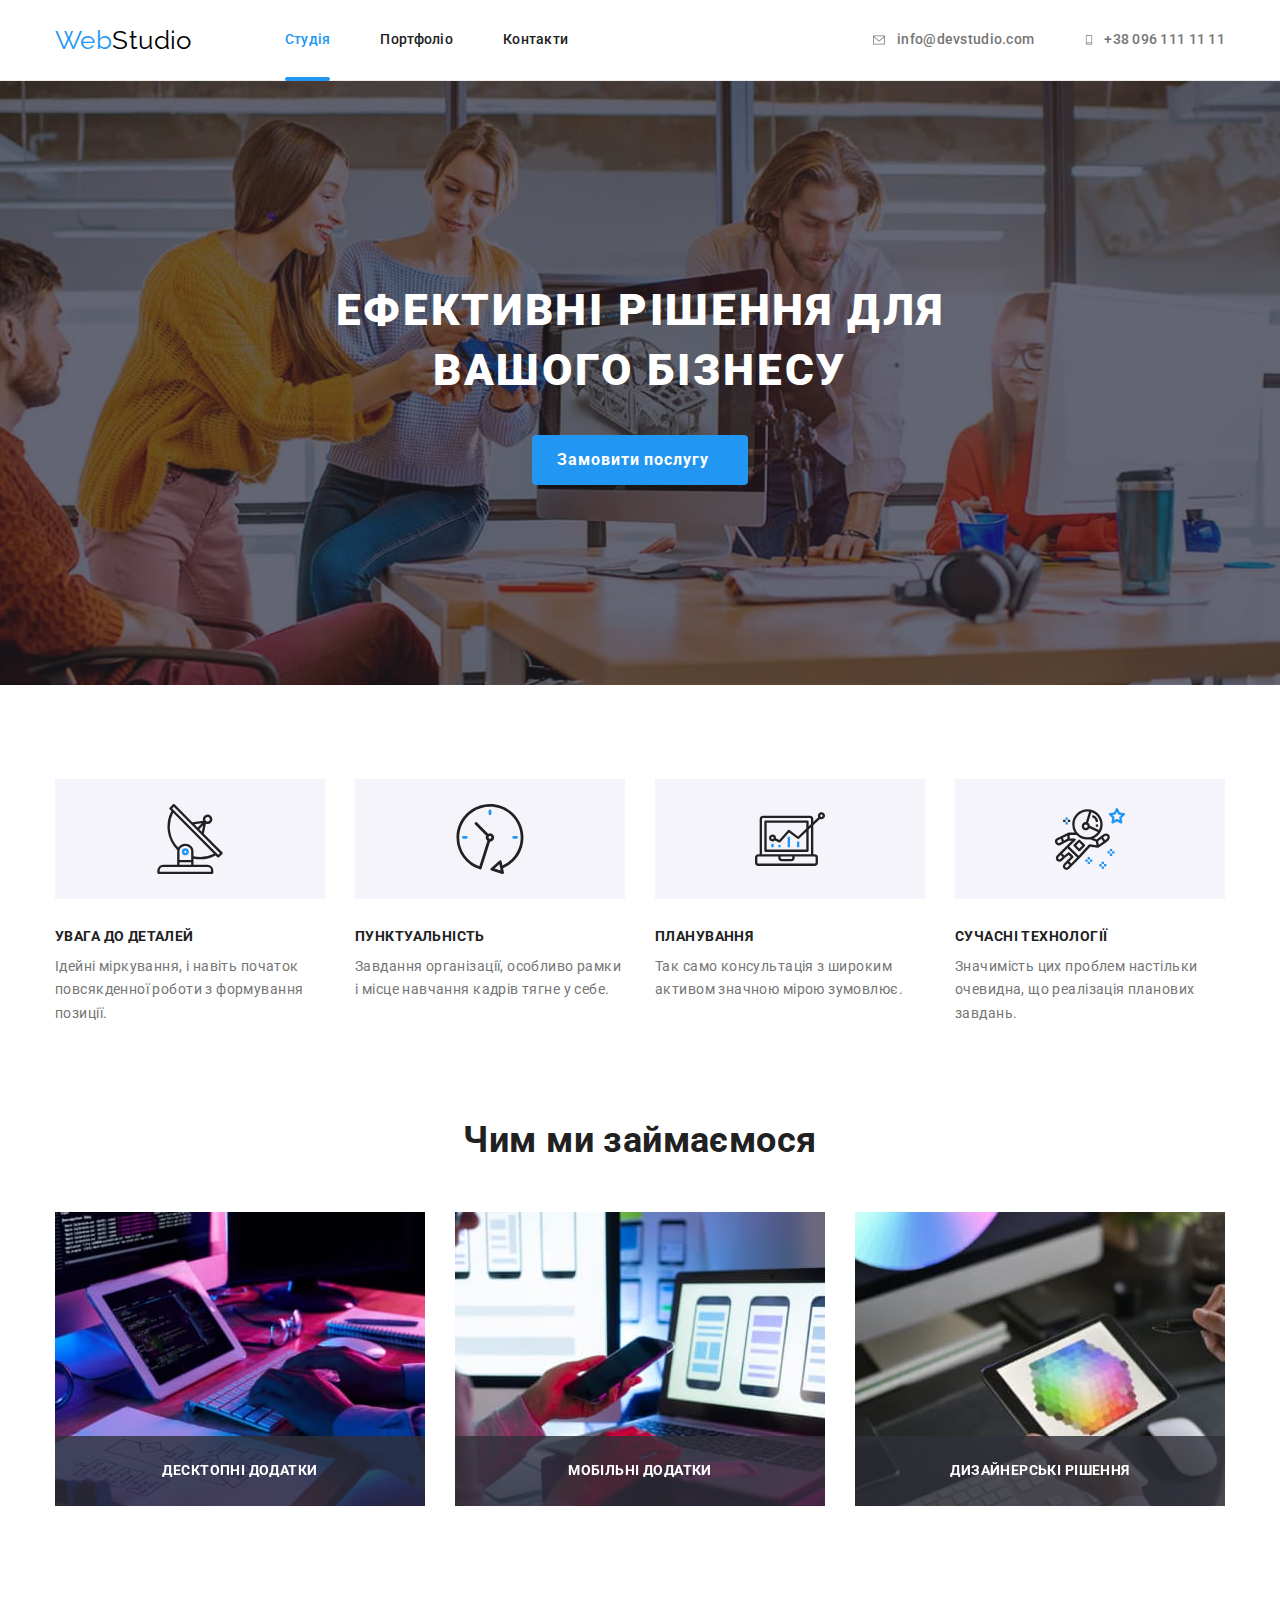
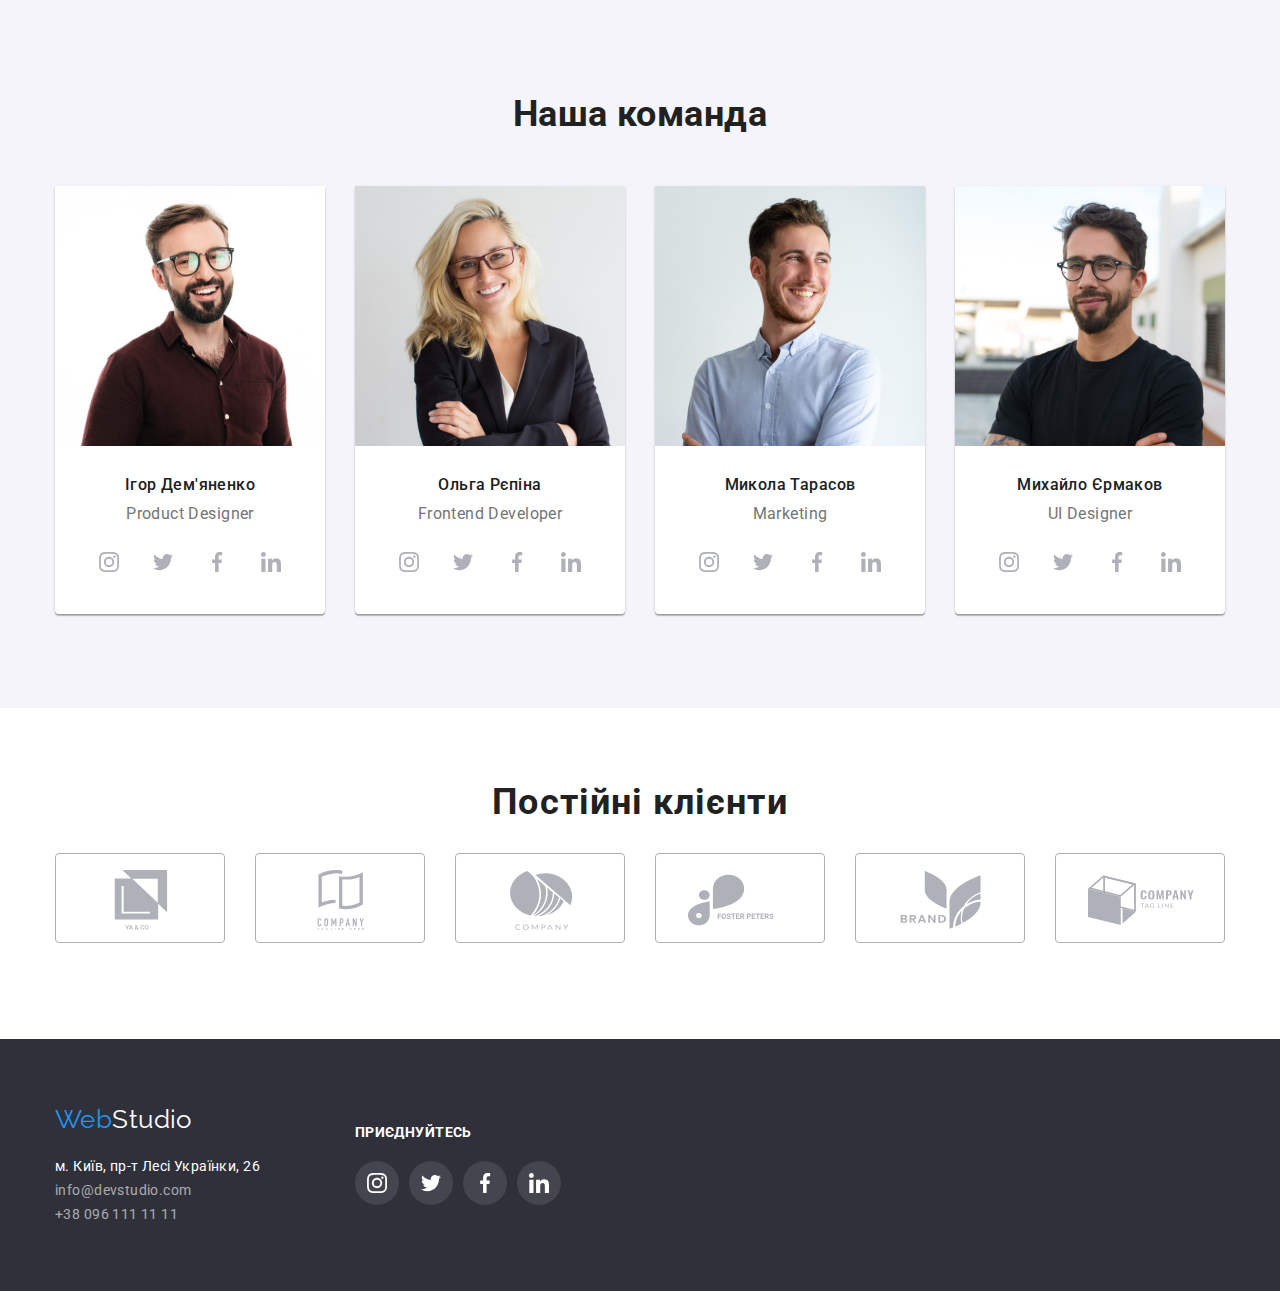
==== index.html @ 95f93839 "Fixes from HW-03" ====
<!DOCTYPE html>
<html lang="uk">
  <head>
    <meta charset="UTF-8" />
    <meta http-equiv="X-UA-Compatible" content="IE=edge" />
    <meta name="viewport" content="width=device-width, initial-scale=1.0" />
    <title>Студія</title>
    <link
      href="https://fonts.googleapis.com/css2?family=Raleway:wght@700&family=Roboto:wght@400;500;700;900&display=swap"
      rel="stylesheet"
    />
    <link
      rel="stylesheet"
      href="https://cdnjs.cloudflare.com/ajax/libs/modern-normalize/1.1.0/modern-normalize.min.css
    "
    />
    <link rel="stylesheet" href="./css/styles.css" />
  </head>
  <body>
    <header class="page-header">
      <div class="header container">
        <nav class="main-nav">
          <a href="./index.html" class="logo"
            ><span class="blue-logo">Web</span>Studio</a
          >
          <ul class="site-nav list">
            <li class="item">
              <a href="./index.html" class="link current">Студія</a>
            </li>
            <li class="item">
              <a href="./portfolio.html" class="link">Портфоліо</a>
            </li>
            <li class="item"><a href="" class="link">Контакти</a></li>
          </ul>
        </nav>
        <ul class="contacts list">
          <li class="item">
            <a href="mailto:info@devstudio.com" class="link"
              ><svg class="contacts-icon" width="16" height="12">
                <use href="./images/icons.svg#icon-envelope"></use>
              </svg>
              info@devstudio.com</a
            >
          </li>
          <li class="item">
            <a href="tel:+380961111111" class="link">
              <svg class="contacts-icon" width="10" height="16">
                <use href="./images/icons.svg#icon-smartphone"></use>
              </svg>
              +38 096 111 11 11</a
            >
          </li>
        </ul>
      </div>
    </header>

    <main>
      <section class="section hero hero-bcg">
        <div class="">
          <h1 class="hero-title">
            Ефективні рішення для <br />
            вашого бізнесу
          </h1>
          <button class="button-hero" type="button" data-modal-open>
            Замовити послугу
          </button>
        </div>
        <div class="backdrop is-hidden" data-modal>
          <div class="modal">
            <button class="close-modal-btn" type="button" data-modal-close>
              <svg class="close-icon" width="11" height="11">
                <use href="./images/icons.svg#icon-close"></use>
              </svg>
            </button>
          </div>
        </div>
      </section>

      <section class="section container no-padding">
        <h2 class="visually-hidden">Особливості</h2>
        <ul class="feature-list list">
          <li class="item">
            <div class="icon-box">
              <svg class="feature-icon" width="70" height="70">
                <use href="./images/icons.svg#icon-antenna"></use>
              </svg>
            </div>
            <h3 class="title">Увага до деталей</h3>
            <p class="description">
              Ідейні міркування, і навіть початок повсякденної роботи з
              формування позиції.
            </p>
          </li>
          <li class="item">
            <div class="icon-box">
              <svg class="feature-icon" width="70" height="70">
                <use href="./images/icons.svg#icon-clock"></use>
              </svg>
            </div>
            <h3 class="title">Пунктуальність</h3>
            <p class="description">
              Завдання організації, особливо рамки і місце навчання кадрів тягне
              у себе.
            </p>
          </li>
          <li class="item">
            <div class="icon-box">
              <svg class="feature-icon" width="70" height="70">
                <use href="./images/icons.svg#icon-diagram"></use>
              </svg>
            </div>
            <h3 class="title">Планування</h3>
            <p class="description">
              Так само консультація з широким активом значною мірою зумовлює.
            </p>
          </li>

          <li class="item">
            <div class="icon-box">
              <svg class="feature-icon" width="70" height="70">
                <use href="./images/icons.svg#icon-astronaut"></use>
              </svg>
            </div>
            <h3 class="title">Сучасні технології</h3>
            <p class="description">
              Значимість цих проблем настільки очевидна, що реалізація планових
              завдань.
            </p>
          </li>
        </ul>
      </section>

      <section class="section container">
        <h2 class="section-title">Чим ми займаємося</h2>
        <ul class="work-list list">
          <li class="item">
            <img
              class="no-grap"
              src="./images/img-index/box1.jpg"
              alt="Розробка"
              width="370"
            />
            <div class="overlay-work-list">
              <p class="work-title">Десктопні додатки</p>
            </div>
          </li>
          <li class="item">
            <img
              class="no-grap"
              src="./images/img-index/box2.jpg"
              alt="Інтерфейс"
              width="370"
            />
            <div class="overlay-work-list">
              <p class="work-title">Мобільні додатки</p>
            </div>
          </li>
          <li class="item">
            <img
              class="no-grap"
              src="./images/img-index/box3.jpg"
              alt="Дизайн"
              width="370"
            />
            <div class="overlay-work-list">
              <p class="work-title">Дизайнерські рішення</p>
            </div>
          </li>
        </ul>
      </section>

      <section class="section section-team">
        <div class="container">
          <h2 class="title">Наша команда</h2>
          <ul class="team-list list">
            <li class="item">
              <img
                class="pic no-grap"
                src="./images/img-index/teamcard1.jpg"
                alt="фото"
                width="270"
              />
              <div class="team-discription">
                <h3 class="tiny-title">Ігор Дем'яненко</h3>
                <p class="discription">Product Designer</p>
                <ul class="social-list list">
                  <li class="item-icon">
                    <a href="" class="social-link link">
                      <svg class="social-icon" width="20" height="20">
                        <use
                          href="./images/icons.svg#icon-instagram"
                        ></use></svg
                    ></a>
                  </li>
                  <li class="item-icon">
                    <a href="" class="social-link link">
                      <svg class="social-icon" width="20" height="20">
                        <use
                          href="./images/icons.svg#icon-twitter-1"
                        ></use></svg
                    ></a>
                  </li>
                  <li class="item-icon">
                    <a href="" class="social-link link">
                      <svg class="social-icon" width="20" height="20">
                        <use href="./images/icons.svg#icon-facebook"></use></svg
                    ></a>
                  </li>
                  <li class="item-icon">
                    <a href="" class="social-link link">
                      <svg class="social-icon" width="20" height="20">
                        <use href="./images/icons.svg#icon-linkedin"></use></svg
                    ></a>
                  </li>
                </ul>
              </div>
            </li>
            <li class="item">
              <img
                class="pic no-grap"
                src="./images/img-index/teamcard2.jpg"
                alt="фото"
                width="270"
              />
              <div class="team-discription">
                <h3 class="tiny-title">Ольга Рєпіна</h3>
                <p class="discription">Frontend Developer</p>
                <ul class="social-list list">
                  <li class="item-icon">
                    <a href="" class="social-link link">
                      <svg class="social-icon" width="20" height="20">
                        <use
                          href="./images/icons.svg#icon-instagram"
                        ></use></svg
                    ></a>
                  </li>
                  <li class="item-icon">
                    <a href="" class="social-link link">
                      <svg class="social-icon" width="20" height="20">
                        <use
                          href="./images/icons.svg#icon-twitter-1"
                        ></use></svg
                    ></a>
                  </li>
                  <li class="item-icon">
                    <a href="" class="social-link link">
                      <svg class="social-icon" width="20" height="20">
                        <use href="./images/icons.svg#icon-facebook"></use></svg
                    ></a>
                  </li>
                  <li class="item-icon">
                    <a href="" class="social-link link">
                      <svg class="social-icon" width="20" height="20">
                        <use href="./images/icons.svg#icon-linkedin"></use></svg
                    ></a>
                  </li>
                </ul>
              </div>
            </li>
            <li class="item">
              <img
                class="pic no-grap"
                src="./images/img-index/teamcard3.jpg"
                alt="фото"
                width="270"
              />
              <div class="team-discription">
                <h3 class="tiny-title">Микола Тарасов</h3>
                <p class="discription">Marketing</p>
                <ul class="social-list list">
                  <li class="item-icon">
                    <a href="" class="social-link link">
                      <svg class="social-icon" width="20" height="20">
                        <use
                          href="./images/icons.svg#icon-instagram"
                        ></use></svg
                    ></a>
                  </li>
                  <li class="item-icon">
                    <a href="" class="social-link link">
                      <svg class="social-icon" width="20" height="20">
                        <use
                          href="./images/icons.svg#icon-twitter-1"
                        ></use></svg
                    ></a>
                  </li>
                  <li class="item-icon">
                    <a href="" class="social-link link">
                      <svg class="social-icon" width="20" height="20">
                        <use href="./images/icons.svg#icon-facebook"></use></svg
                    ></a>
                  </li>
                  <li class="item-icon">
                    <a href="" class="social-link link">
                      <svg class="social-icon" width="20" height="20">
                        <use href="./images/icons.svg#icon-linkedin"></use></svg
                    ></a>
                  </li>
                </ul>
              </div>
            </li>
            <li class="item">
              <img
                class="pic no-grap"
                src="./images/img-index/teamcard4.jpg"
                alt="фото"
                width="270"
              />
              <div class="team-discription">
                <h3 class="tiny-title">Михайло Єрмаков</h3>
                <p class="discription">UI Designer</p>
                <ul class="social-list list">
                  <li class="item-icon">
                    <a href="" class="social-link link">
                      <svg class="social-icon" width="20" height="20">
                        <use
                          href="./images/icons.svg#icon-instagram"
                        ></use></svg
                    ></a>
                  </li>
                  <li class="item-icon">
                    <a href="" class="social-link link">
                      <svg class="social-icon" width="20" height="20">
                        <use
                          href="./images/icons.svg#icon-twitter-1"
                        ></use></svg
                    ></a>
                  </li>
                  <li class="item-icon">
                    <a href="" class="social-link link">
                      <svg class="social-icon" width="20" height="20">
                        <use href="./images/icons.svg#icon-facebook"></use></svg
                    ></a>
                  </li>
                  <li class="item-icon">
                    <a href="" class="social-link link">
                      <svg class="social-icon" width="20" height="20">
                        <use href="./images/icons.svg#icon-linkedin"></use></svg
                    ></a>
                  </li>
                </ul>
              </div>
            </li>
          </ul>
        </div>
      </section>

      <section class="section container client">
        <h2 class="title">Постійні клієнти</h2>
        <ul class="client-list list">
          <li class="item">
            <a href="" class="client-link link">
              <svg class="client-icon" width="106" height="60">
                <use href="./images/icons.svg#icon-logo-1"></use>
              </svg>
            </a>
          </li>
          <li class="item">
            <a href="" class="client-link link">
              <svg class="client-icon" width="106" height="60">
                <use href="./images/icons.svg#icon-logo-2"></use>
              </svg>
            </a>
          </li>
          <li class="item">
            <a href="" class="client-link link">
              <svg class="client-icon" width="106" height="60">
                <use href="./images/icons.svg#icon-logo-3"></use>
              </svg>
            </a>
          </li>
          <li class="item">
            <a href="" class="client-link link">
              <svg class="client-icon" width="106" height="60">
                <use href="./images/icons.svg#icon-logo-4"></use>
              </svg>
            </a>
          </li>
          <li class="item">
            <a href="" class="client-link link">
              <svg class="client-icon" width="106" height="60">
                <use href="./images/icons.svg#icon-logo-5"></use>
              </svg>
            </a>
          </li>
          <li class="item">
            <a href="" class="client-link link">
              <svg class="client-icon" width="106" height="60">
                <use href="./images/icons.svg#icon-logo-6"></use>
              </svg>
            </a>
          </li>
        </ul>
      </section>
    </main>

    <footer class="page-footer">
      <div class="footer-box container">
        <div class="footer-contacts">
          <a href="./index.html" class="logo link"
            ><span class="blue-logo">Web</span
            ><span class="light-logo">Studio</span></a
          >
          <address>
            <ul class="address list">
              <li class="item">
                <a
                  href="https://www.google.com/maps/place/Lesi+Ukrainky+Blvd,+26,+Kyiv,+Ukraine,+02000/@50.4265807,30.5361971,17z/data=!3m1!4b1!4m5!3m4!1s0x40d4cf0e033ecbe9:0x57a4dffefec77da0!8m2!3d50.4265807!4d30.5383858"
                  target="_blank"
                  rel="noopener noreferrer"
                  class="white-text-link"
                  >м. Київ, пр-т Лесі Українки, 26</a
                >
              </li>
              <li class="item">
                <a href="mailto:info@devstudio.com" class="link"
                  >info@devstudio.com</a
                >
              </li>
              <li class="item">
                <a href="tel:+380961111111" class="link">+38 096 111 11 11</a>
              </li>
            </ul>
          </address>
        </div>

        <div class="footer-social">
          <p class="social-text">Приєднуйтесь</p>
          <ul class="footer social-list list">
            <li class="item-icon">
              <a href="" class="footer social-link link">
                <svg class="social-icon" width="20" height="20">
                  <use href="./images/icons.svg#icon-instagram"></use></svg
              ></a>
            </li>
            <li class="item-icon">
              <a href="" class="footer social-link link">
                <svg class="social-icon" width="20" height="20">
                  <use href="./images/icons.svg#icon-twitter-1"></use></svg
              ></a>
            </li>
            <li class="item-icon">
              <a href="" class="footer social-link link">
                <svg class="social-icon" width="20" height="20">
                  <use href="./images/icons.svg#icon-facebook"></use></svg
              ></a>
            </li>
            <li class="item-icon">
              <a href="" class="footer social-link link">
                <svg class="social-icon" width="20" height="20">
                  <use href="./images/icons.svg#icon-linkedin"></use></svg
              ></a>
            </li>
          </ul>
        </div>
      </div>
    </footer>
    <script src="./modal.js"></script>
  </body>
</html>
---- css/styles.css ----
:root {
  --primary-text-color: #212121;
  --secondary-text-color: #757575;
  --accent-color: #2196f3;
  --primary-white-color: #f5f5f5;
  --secondary-white-color: #f5f4fa;
  --clear-white-color: #ffffff;
  --clear-black-color: #000000;
  --primary-dark-color: #2f303a;
  --transparent-white-color: rgba(255, 255, 255, 0.6);
  --border-white-color: #ececec;
  --border-whitelight-color: #eeeeee;
  --shadow-one-color: rgba(0, 0, 0, 0.12);
  --shadow-two-color: rgba(0, 0, 0, 0.14);
  --shadow-three-color: rgba(0, 0, 0, 0.2);
  --icon-grey-color: #afb1b8;
  --icon-bcg-color: rgba(255, 255, 255, 0.1);
  --overlay-dark-color: rgba(47, 48, 58, 0.8);
  --overlay-accent-color: rgba(33, 150, 243, 0.9);
}

body {
  background-color: var(--clear-white-color);
  color: var(--primary-text-color);

  font-family: "Roboto", sans-serif;
  letter-spacing: 0.03em;
  font-size: 14px;
  line-height: 1.71;
}

h1,
h2,
h3,
h4,
h5,
h6,
p {
  margin: 0;
  padding: 0;
}

/* Утилиты */

.link {
  text-decoration: none;
}

.list {
  list-style: none;
  margin: 0;
  padding: 0;
}

.container {
  margin-left: auto;
  margin-right: auto;
  width: 1200px;
  padding-left: 15px;
  padding-right: 15px;
}

.no-grap {
  display: block;
}

.visually-hidden {
  position: absolute;
  width: 1px;
  height: 1px;
  margin: -1px;
  border: 0;
  padding: 0;
  clip: rect(0 0 0 0);
  overflow: hidden;
}
/* Logo  */

.logo {
  color: var(--clear-black-color);

  font-family: "Raleway", sans-serif;
  font-size: 26px;
  line-height: 1.19;
  text-decoration: none;
  margin-right: 93px;
  transition: text-decoration 250ms cubic-bezier(0.4, 0, 0.2, 1);
}

.blue-logo {
  color: var(--accent-color);
}

.light-logo {
  color: var(--clear-white-color);
}

.logo:hover,
.logo:focus {
  text-decoration: underline var(--accent-color);
}

/* Header */
.page-header {
  border-bottom: 1px solid var(--border-white-color);
  background-color: var(--clear-white-color);
}

.header {
  display: flex;
  align-items: center;
}

/* Main-nav */
.main-nav {
  display: flex;
  align-items: center;
}

/* Site-nav */

.site-nav {
  display: flex;
}

.site-nav .item + .item {
  margin-left: 50px;
}

.site-nav .link {
  color: var(--primary-text-color);

  font-weight: 500;
  font-size: 14px;
  line-height: 1.14;
  letter-spacing: 0.02em;
  text-decoration: none;

  display: block;
  padding-top: 32px;
  padding-bottom: 32px;
  transition: color 250ms cubic-bezier(0.4, 0, 0.2, 1);
}

.site-nav .link:hover,
.site-nav .link:focus,
.contacts .link:hover,
.contacts .link:focus {
  color: var(--accent-color);
}

.site-nav .link.current {
  color: var(--accent-color);
  position: relative;
}
.site-nav .link.current::after {
  position: absolute;
  bottom: -1px;
  left: 0;
  content: "";

  background-color: var(--accent-color);
  height: 4px;
  width: 100%;
  border-radius: 2px;
}
/* Contacts */

.contacts {
  display: flex;
  align-items: center;
  margin-left: auto;
}

.contacts .link {
  display: flex;
  align-items: center;

  padding-top: 32px;
  padding-bottom: 32px;
  color: var(--secondary-text-color);
  text-decoration: none;
  font-weight: 500;
  line-height: 1.14;
  letter-spacing: 0.02em;

  transition: color 250ms cubic-bezier(0.4, 0, 0.2, 1);
}

.contacts .item + .item {
  margin-left: 50px;
}

.contacts-icon {
  margin-right: 10px;
  fill: currentColor;
}

/* Section */

.section {
  padding-top: 94px;
  padding-bottom: 94px;
}
.hero-bcg {
  max-width: 1600px;
  min-height: 600px;
  margin-left: auto;
  margin-right: auto;
  background-image: linear-gradient(
      to right,
      rgba(47, 48, 58, 0.4),
      rgba(47, 48, 58, 0.4)
    ),
    url("../images/img-index/herobcg.jpg");
  background-repeat: no-repeat;
  background-position: center;
  background-size: cover;
}
.hero {
  background-color: var(--primary-dark-color);
  text-align: center;
  padding-top: 200px;
  padding-bottom: 200px;
}
.hero-title {
  color: var(--clear-white-color);

  font-weight: 900;
  font-size: 44px;
  line-height: 1.36;
  letter-spacing: 0.06em;
  text-transform: uppercase;

  margin-top: 0;
  margin-bottom: 34px;
}

/* Section Feature-list */
.icon-box {
  background-color: var(--secondary-white-color);

  display: flex;
  width: 270px;
  height: 120px;
  align-items: center;
  justify-content: center;

  margin-bottom: 30px;
}

.no-padding {
  padding-bottom: 0;
}
/* padding-bottom: 0; Бо на макеті між цією секцією та нижнім сусідом 
відступ всього 94 (критерій В15), не 188 */
.feature-list {
  display: flex;
}

.feature-list .item {
  width: 270px;
}

.feature-list .item:not(:nth-child(4n)) {
  margin-right: 30px;
}

.feature-list .title {
  font-weight: 700;
  font-size: 14px;
  line-height: 1.14;
  text-transform: uppercase;

  margin-top: 0;
  margin-bottom: 10px;
}

.feature-list .description {
  color: var(--secondary-text-color);

  font-size: 14px;
  line-height: 1.71;
}

/* Section Work-list */

.section-title {
  font-weight: 700;
  font-size: 36px;
  line-height: 1.16;
  text-align: center;

  margin-bottom: 50px;
}

.work-list {
  display: flex;
}

.work-list .item:not(:nth-child(3n)) {
  margin-right: 30px;
}

.work-list .item {
  position: relative;
}

.work-title {
  position: absolute;
  padding-top: 27px;
  padding-bottom: 27px;

  font-weight: 700;
  font-size: 14px;
  line-height: 1.14;
  letter-spacing: 0.03em;
  text-transform: uppercase;
  color: var(--clear-white-color);
}

.overlay-work-list {
  display: flex;
  text-align: center;
  justify-content: center;

  position: absolute;
  bottom: 0;
  left: 0;
  width: 100%;
  height: 70px;
  background-color: var(--overlay-dark-color);
}

/* Section Team-list */

.section-team {
  background-color: var(--secondary-white-color);
}
.team-discription {
  padding: 30px 32px;
}

.team-list {
  display: flex;
}

.team-list .item {
  background-color: var(--clear-white-color);
  display: block;
  box-shadow: 0px 1px 3px var(--shadow-one-color),
    0px 1px 1px var(--shadow-two-color), 0px 2px 1px var(--shadow-three-color);
  border-radius: 0px 0px 4px 4px;
}

.team-list .item:not(:nth-child(4n)) {
  margin-right: 30px;
}

.section-team .title {
  font-weight: 700;
  font-size: 36px;
  line-height: 1.16;
  text-align: center;

  margin-bottom: 50px;
}

.team-list .tiny-title {
  font-weight: 500;
  font-size: 16px;
  line-height: 1.18;
  text-align: center;

  margin-bottom: 10px;
}

.team-list .discription {
  font-size: 16px;
  line-height: 1.18;
  text-align: center;
  color: var(--secondary-text-color);

  margin-bottom: 16px;
}

.social-list {
  display: flex;
  justify-content: center;
}
.social-link {
  display: flex;
  align-items: center;
  justify-content: center;
  width: 44px;
  height: 44px;
  background-color: transparent;
  border-radius: 50%;
  color: var(--icon-grey-color);
  transition: color 250ms cubic-bezier(0.4, 0, 0.2, 1),
    background-color 250ms cubic-bezier(0.4, 0, 0.2, 1);
}

.social-link:hover,
.social-link:focus {
  color: var(--clear-white-color);
  background-color: var(--accent-color);
}

.social-icon {
  fill: currentColor;
}
.social-list .item-icon:not(:nth-child(4n)) {
  margin-right: 10px;
}

.client .title {
  font-weight: 700;
  font-size: 36px;
  line-height: 1.16px;
  letter-spacing: 0.03em;
  text-align: center;

  margin-bottom: 50px;
}

.client-list {
  display: flex;
}

.client-list .item {
  height: 92px;
  width: 170px;
}
.client-list .item:not(:nth-child(6n)) {
  margin-right: 30px;
}
.client-link {
  width: 170px;
  height: 90px;
  display: block;
  border: 1px solid var(--icon-grey-color);
  border-radius: 4px;
  color: var(--icon-grey-color);
  padding: 16px 32px;

  transition: color 250ms cubic-bezier(0.4, 0, 0.2, 1),
    border-color 250ms cubic-bezier(0.4, 0, 0.2, 1);
}

.client-icon {
  fill: currentColor;
}

.client-link:hover,
.client-link:focus {
  color: var(--accent-color);
  border-color: var(--accent-color);
}

/* Porfolio/Section Projects */

.btn-list {
  display: flex;
  flex-wrap: wrap;
  justify-content: center;
}

.btn-list .item:not(:nth-child(5n)) {
  margin-right: 8px;
}

.project-list {
  display: flex;
  flex-wrap: wrap;
  margin-top: 51px;
}

.project-list .item {
  background-color: var(--clear-white-color);
  max-width: 370px;
  transition: box-shadow 250ms cubic-bezier(0.4, 0, 0.2, 1);
}

.project-list .item:hover,
.project-list .item:focus {
  box-shadow: 0px 1px 1px rgba(0, 0, 0, 0.12), 0px 4px 4px rgba(0, 0, 0, 0.06),
    1px 4px 6px rgba(0, 0, 0, 0.16);
}

.border {
  padding: 20px 24px;
  border: 1px solid var(--border-whitelight-color);
}

.project-list .item:not(:nth-child(3n)) {
  margin-right: 30px;
}

.project-list .item:not(:nth-last-child(-n + 3)) {
  margin-bottom: 30px;
}

.thumb {
  position: relative;
  overflow: hidden;
}

.project-list .item:hover .overlay {
  transform: translateY(0);
  opacity: 1;
}

.overlay {
  position: absolute;
  bottom: 0;
  left: 0;
  width: 100%;
  height: 100%;
  background-color: var(--overlay-accent-color);

  transform: translateY(100%);
  opacity: 0;
  transition: transform 250ms cubic-bezier(0.4, 0, 0.2, 1),
    opacity 250ms cubic-bezier(0.4, 0, 0.2, 1);
}
.text {
  position: absolute;
  bottom: 63px;
  top: 63px;
  left: 24px;
  right: 24px;

  font-size: 18px;
  line-height: 1.56;
  letter-spacing: 0.03em;
  color: var(--clear-white-color);
}

.project-list .title {
  color: var(--primary-text-color);

  font-weight: 700;
  font-size: 18px;
  line-height: 2;
  letter-spacing: 0.06em;

  display: block;
}

.project-list .description {
  color: var(--secondary-text-color);

  font-size: 16px;
  line-height: 1.88;
  letter-spacing: 0.03em;

  margin-top: 4px;

  display: block;
}

/* Footer */
.page-footer {
  background-color: var(--primary-dark-color);
}
.footer-box {
  display: flex;
  padding-top: 65px;
  padding-bottom: 65px;
}

.footer-box .logo {
  display: inline-block;
  margin-bottom: 20px;
}

.address .item {
  font-style: normal;
  font-size: 14px;
  line-height: 1.71;
  letter-spacing: 0.03em;
}
.white-text-link {
  color: var(--clear-white-color);
  text-decoration: none;
  transition: color 250ms cubic-bezier(0.4, 0, 0.2, 1);
}
.address .link {
  color: var(--transparent-white-color);
  text-decoration: none;
  transition: color 250ms cubic-bezier(0.4, 0, 0.2, 1);
}
.address .link:focus,
.address .link:hover,
.white-text-link:hover,
.white-text-link:focus {
  color: var(--accent-color);
}
.footer-contacts {
  display: flex;
  flex-direction: column;
}
.footer-social {
  display: flex;
  flex-direction: column;
  justify-content: center;
  margin-left: 70px;
}
.footer.social-list {
  margin-bottom: 0;
}
.social-text {
  color: var(--clear-white-color);
  text-transform: uppercase;

  font-weight: 700;
  font-size: 14px;
  line-height: 1.14;
  letter-spacing: 0.03em;

  margin-bottom: 20px;
}

.footer.social-link {
  background-color: var(--icon-bcg-color);
  color: var(--clear-white-color);
}

.social-link:hover,
.social-link:focus {
  background-color: var(--accent-color);
}

.footer.social-icon {
  fill: currentColor;
}

/* Buttons */

.button-hero {
  color: var(--clear-white-color);
  background-color: var(--accent-color);
  border: none;
  cursor: pointer;

  font-weight: 700;
  font-size: 16px;
  line-height: 1.87;
  text-decoration: none;
  text-align: center;
  letter-spacing: 0.06em;

  display: inline-block;
  border-radius: 4px;
  padding: 10px 39px 10px 25px;
  min-width: 216px;
}
.button-hero:active {
  background-color: var(--secondary-white-color);
  color: var(--accent-color);
}

.button-filtr {
  background-color: var(--secondary-white-color);
  border: none;
  cursor: pointer;

  font-weight: 500;
  font-size: 16px;
  line-height: 1.62;
  text-align: center;
  letter-spacing: 0.03em;

  border-radius: 4px;
  display: inline-block;
  padding: 6px 22px 6px 22px;
  transition: color 250ms cubic-bezier(0.4, 0, 0.2, 1),
    background-color 250ms cubic-bezier(0.4, 0, 0.2, 1),
    box-shadow 250ms cubic-bezier(0.4, 0, 0.2, 1);
}

.button-filtr:active,
.button-filtr:hover,
.button-filtr:focus {
  background-color: var(--accent-color);
  color: var(--clear-white-color);
  box-shadow: 0px 3px 1px rgba(0, 0, 0, 0.1), 0px 1px 2px rgba(0, 0, 0, 0.08),
    0px 2px 2px rgba(0, 0, 0, 0.12);
}
.close-modal-btn {
  position: absolute;
  top: 8px;
  right: 8px;
  display: flex;
  align-items: center;
  justify-content: center;
  width: 30px;
  height: 30px;

  background-color: transparent;
  border: 1px solid rgba(0, 0, 0, 0.1);
  border-radius: 50%;
  cursor: pointer;
}

.close-icon {
  fill: currentColor;
}

/* Modal */
.backdrop {
  position: fixed;
  top: 0;
  left: 0;
  width: 100%;
  height: 100%;
  background-color: rgba(0, 0, 0, 0.2);

  opacity: 1;

  transition: opacity 250ms cubic-bezier(0.4, 0, 0.2, 1);
}

.backdrop.is-hidden {
  opacity: 0;
  pointer-events: none;
}

.backdrop.is-hidden .modal {
  transform: translate(-50%, -50%);
}

.modal {
  position: absolute;
  top: 50%;
  left: 50%;

  min-height: 581px;
  min-width: 528px;
  padding: 15px;

  background-color: #fff;

  transform: translate(-50%, -50%);

  transition: transform 250ms cubic-bezier(0.4, 0, 0.2, 1);
}
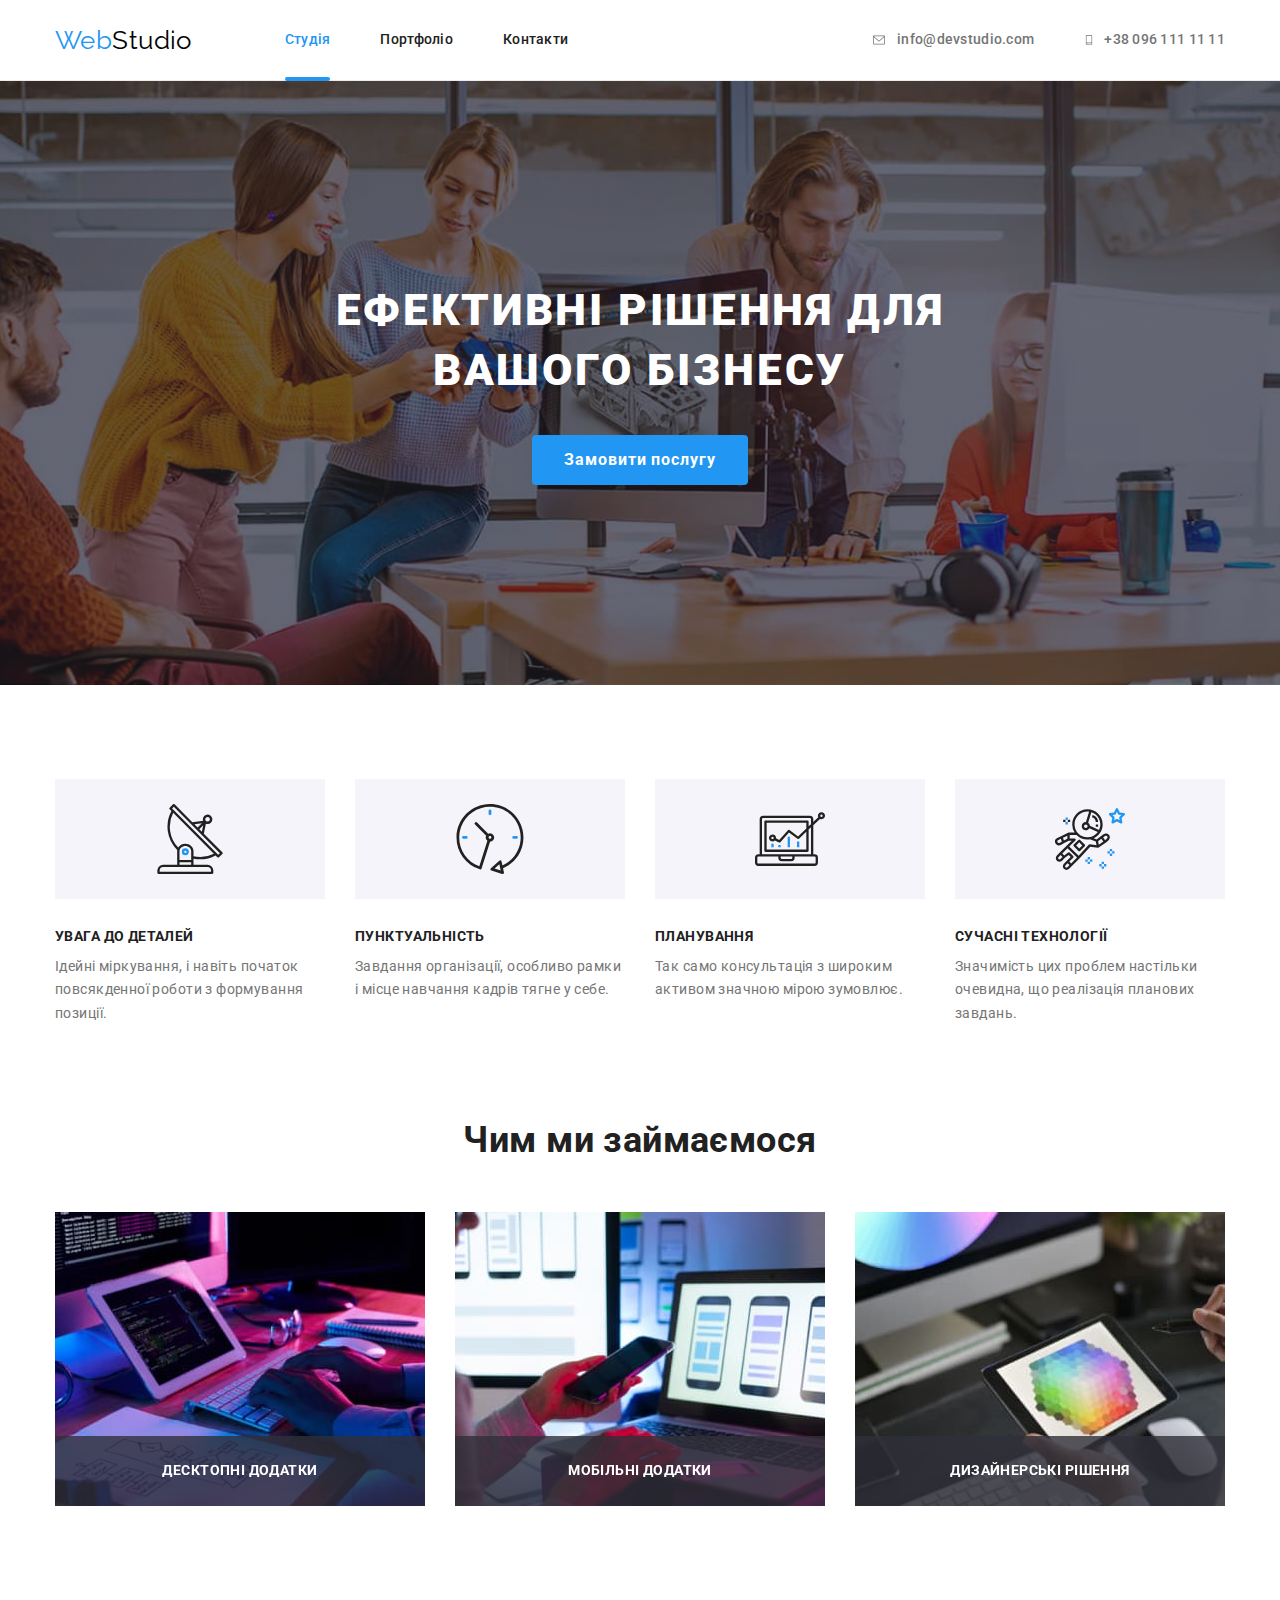
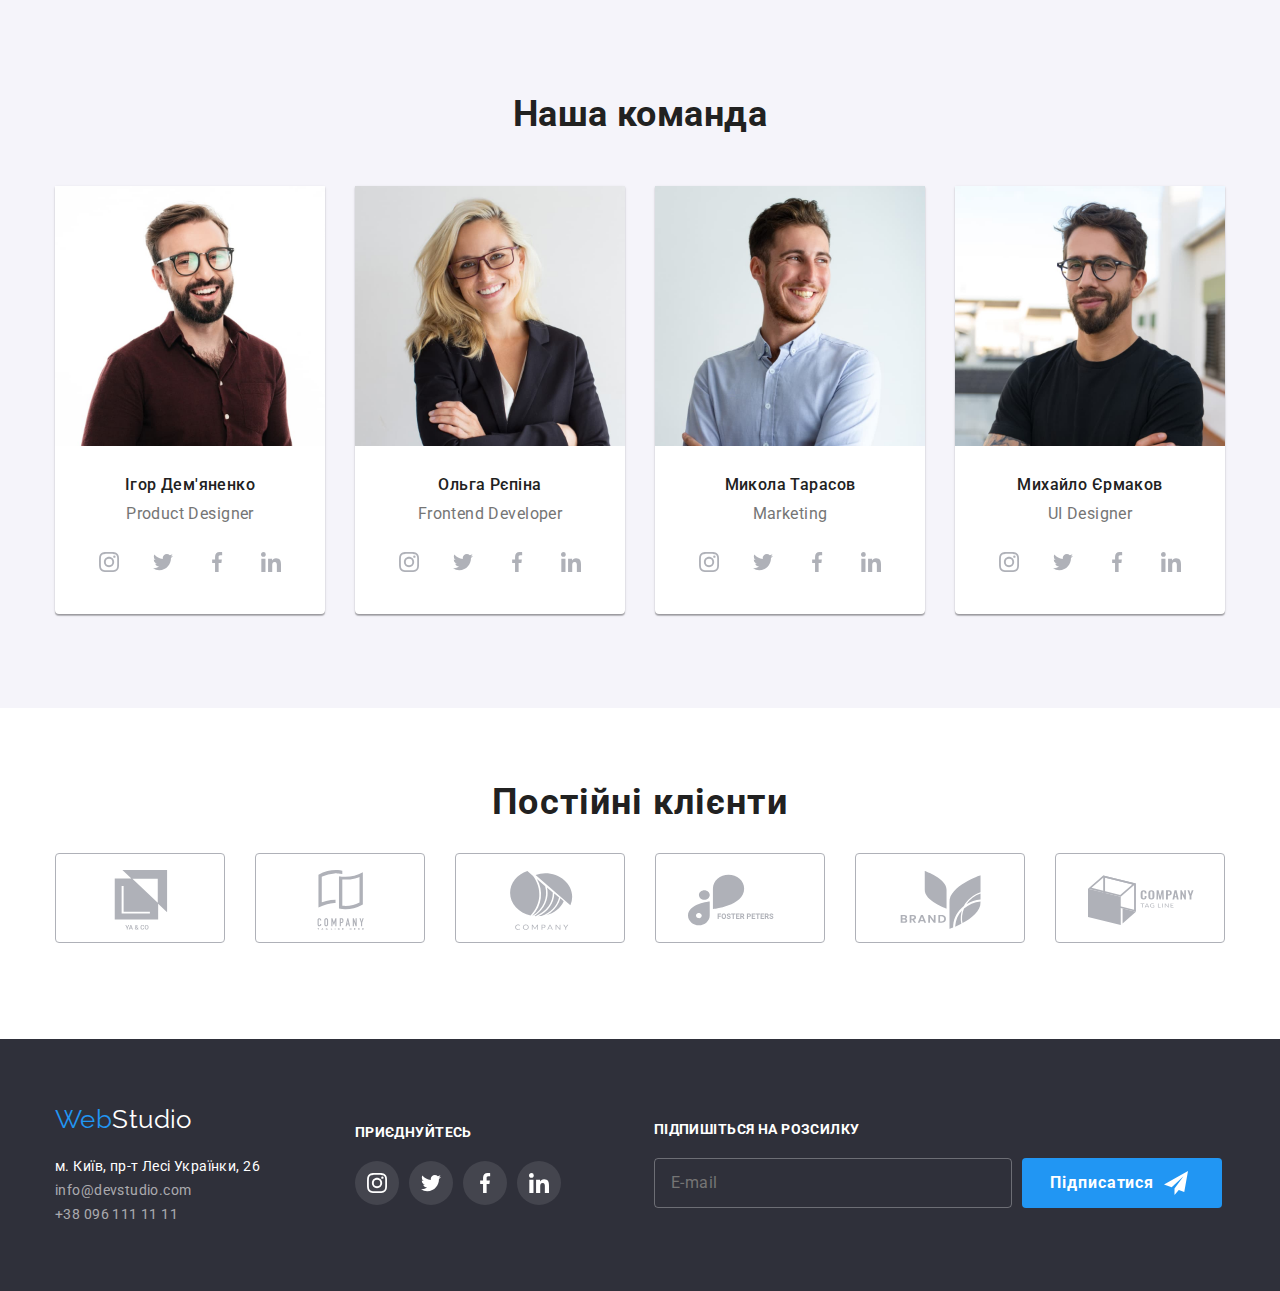
==== commit 2148e8b9: "Add subcription in footer and fixes class for button" ====
--- a/index.html
+++ b/index.html
@@ -61,7 +61,7 @@
             Ефективні рішення для <br />
             вашого бізнесу
           </h1>
-          <button class="button-hero" type="button" data-modal-open>
+          <button class="button" type="button" data-modal-open>
             Замовити послугу
           </button>
         </div>
@@ -76,97 +76,101 @@
         </div>
       </section>
 
-      <section class="section container no-padding">
-        <h2 class="visually-hidden">Особливості</h2>
-        <ul class="feature-list list">
-          <li class="item">
-            <div class="icon-box">
-              <svg class="feature-icon" width="70" height="70">
-                <use href="./images/icons.svg#icon-antenna"></use>
-              </svg>
-            </div>
-            <h3 class="title">Увага до деталей</h3>
-            <p class="description">
-              Ідейні міркування, і навіть початок повсякденної роботи з
-              формування позиції.
-            </p>
-          </li>
-          <li class="item">
-            <div class="icon-box">
-              <svg class="feature-icon" width="70" height="70">
-                <use href="./images/icons.svg#icon-clock"></use>
-              </svg>
-            </div>
-            <h3 class="title">Пунктуальність</h3>
-            <p class="description">
-              Завдання організації, особливо рамки і місце навчання кадрів тягне
-              у себе.
-            </p>
-          </li>
-          <li class="item">
-            <div class="icon-box">
-              <svg class="feature-icon" width="70" height="70">
-                <use href="./images/icons.svg#icon-diagram"></use>
-              </svg>
-            </div>
-            <h3 class="title">Планування</h3>
-            <p class="description">
-              Так само консультація з широким активом значною мірою зумовлює.
-            </p>
-          </li>
-
-          <li class="item">
-            <div class="icon-box">
-              <svg class="feature-icon" width="70" height="70">
-                <use href="./images/icons.svg#icon-astronaut"></use>
-              </svg>
-            </div>
-            <h3 class="title">Сучасні технології</h3>
-            <p class="description">
-              Значимість цих проблем настільки очевидна, що реалізація планових
-              завдань.
-            </p>
-          </li>
-        </ul>
+      <section class="section no-padding">
+        <div class="container">
+          <h2 class="visually-hidden">Особливості</h2>
+          <ul class="feature-list list">
+            <li class="item">
+              <div class="icon-box">
+                <svg class="feature-icon" width="70" height="70">
+                  <use href="./images/icons.svg#icon-antenna"></use>
+                </svg>
+              </div>
+              <h3 class="title">Увага до деталей</h3>
+              <p class="description">
+                Ідейні міркування, і навіть початок повсякденної роботи з
+                формування позиції.
+              </p>
+            </li>
+            <li class="item">
+              <div class="icon-box">
+                <svg class="feature-icon" width="70" height="70">
+                  <use href="./images/icons.svg#icon-clock"></use>
+                </svg>
+              </div>
+              <h3 class="title">Пунктуальність</h3>
+              <p class="description">
+                Завдання організації, особливо рамки і місце навчання кадрів
+                тягне у себе.
+              </p>
+            </li>
+            <li class="item">
+              <div class="icon-box">
+                <svg class="feature-icon" width="70" height="70">
+                  <use href="./images/icons.svg#icon-diagram"></use>
+                </svg>
+              </div>
+              <h3 class="title">Планування</h3>
+              <p class="description">
+                Так само консультація з широким активом значною мірою зумовлює.
+              </p>
+            </li>
+
+            <li class="item">
+              <div class="icon-box">
+                <svg class="feature-icon" width="70" height="70">
+                  <use href="./images/icons.svg#icon-astronaut"></use>
+                </svg>
+              </div>
+              <h3 class="title">Сучасні технології</h3>
+              <p class="description">
+                Значимість цих проблем настільки очевидна, що реалізація
+                планових завдань.
+              </p>
+            </li>
+          </ul>
+        </div>
       </section>
 
-      <section class="section container">
-        <h2 class="section-title">Чим ми займаємося</h2>
-        <ul class="work-list list">
-          <li class="item">
-            <img
-              class="no-grap"
-              src="./images/img-index/box1.jpg"
-              alt="Розробка"
-              width="370"
-            />
-            <div class="overlay-work-list">
-              <p class="work-title">Десктопні додатки</p>
-            </div>
-          </li>
-          <li class="item">
-            <img
-              class="no-grap"
-              src="./images/img-index/box2.jpg"
-              alt="Інтерфейс"
-              width="370"
-            />
-            <div class="overlay-work-list">
-              <p class="work-title">Мобільні додатки</p>
-            </div>
-          </li>
-          <li class="item">
-            <img
-              class="no-grap"
-              src="./images/img-index/box3.jpg"
-              alt="Дизайн"
-              width="370"
-            />
-            <div class="overlay-work-list">
-              <p class="work-title">Дизайнерські рішення</p>
-            </div>
-          </li>
-        </ul>
+      <section class="section">
+        <div class="container">
+          <h2 class="section-title">Чим ми займаємося</h2>
+          <ul class="work-list list">
+            <li class="item">
+              <img
+                class="no-grap"
+                src="./images/img-index/box1.jpg"
+                alt="Розробка"
+                width="370"
+              />
+              <div class="overlay-work-list">
+                <p class="work-title">Десктопні додатки</p>
+              </div>
+            </li>
+            <li class="item">
+              <img
+                class="no-grap"
+                src="./images/img-index/box2.jpg"
+                alt="Інтерфейс"
+                width="370"
+              />
+              <div class="overlay-work-list">
+                <p class="work-title">Мобільні додатки</p>
+              </div>
+            </li>
+            <li class="item">
+              <img
+                class="no-grap"
+                src="./images/img-index/box3.jpg"
+                alt="Дизайн"
+                width="370"
+              />
+              <div class="overlay-work-list">
+                <p class="work-title">Дизайнерські рішення</p>
+              </div>
+            </li>
+          </ul>
+        </div>
       </section>
 
       <section class="section section-team">
@@ -345,52 +349,54 @@
         </div>
       </section>
 
-      <section class="section container client">
-        <h2 class="title">Постійні клієнти</h2>
-        <ul class="client-list list">
-          <li class="item">
-            <a href="" class="client-link link">
-              <svg class="client-icon" width="106" height="60">
-                <use href="./images/icons.svg#icon-logo-1"></use>
-              </svg>
-            </a>
-          </li>
-          <li class="item">
-            <a href="" class="client-link link">
-              <svg class="client-icon" width="106" height="60">
-                <use href="./images/icons.svg#icon-logo-2"></use>
-              </svg>
-            </a>
-          </li>
-          <li class="item">
-            <a href="" class="client-link link">
-              <svg class="client-icon" width="106" height="60">
-                <use href="./images/icons.svg#icon-logo-3"></use>
-              </svg>
-            </a>
-          </li>
-          <li class="item">
-            <a href="" class="client-link link">
-              <svg class="client-icon" width="106" height="60">
-                <use href="./images/icons.svg#icon-logo-4"></use>
-              </svg>
-            </a>
-          </li>
-          <li class="item">
-            <a href="" class="client-link link">
-              <svg class="client-icon" width="106" height="60">
-                <use href="./images/icons.svg#icon-logo-5"></use>
-              </svg>
-            </a>
-          </li>
-          <li class="item">
-            <a href="" class="client-link link">
-              <svg class="client-icon" width="106" height="60">
-                <use href="./images/icons.svg#icon-logo-6"></use>
-              </svg>
-            </a>
-          </li>
-        </ul>
+      <section class="section client">
+        <div class="container">
+          <h2 class="title">Постійні клієнти</h2>
+          <ul class="client-list list">
+            <li class="item">
+              <a href="" class="client-link link">
+                <svg class="client-icon" width="106" height="60">
+                  <use href="./images/icons.svg#icon-logo-1"></use>
+                </svg>
+              </a>
+            </li>
+            <li class="item">
+              <a href="" class="client-link link">
+                <svg class="client-icon" width="106" height="60">
+                  <use href="./images/icons.svg#icon-logo-2"></use>
+                </svg>
+              </a>
+            </li>
+            <li class="item">
+              <a href="" class="client-link link">
+                <svg class="client-icon" width="106" height="60">
+                  <use href="./images/icons.svg#icon-logo-3"></use>
+                </svg>
+              </a>
+            </li>
+            <li class="item">
+              <a href="" class="client-link link">
+                <svg class="client-icon" width="106" height="60">
+                  <use href="./images/icons.svg#icon-logo-4"></use>
+                </svg>
+              </a>
+            </li>
+            <li class="item">
+              <a href="" class="client-link link">
+                <svg class="client-icon" width="106" height="60">
+                  <use href="./images/icons.svg#icon-logo-5"></use>
+                </svg>
+              </a>
+            </li>
+            <li class="item">
+              <a href="" class="client-link link">
+                <svg class="client-icon" width="106" height="60">
+                  <use href="./images/icons.svg#icon-logo-6"></use>
+                </svg>
+              </a>
+            </li>
+          </ul>
+        </div>
       </section>
     </main>
 
@@ -453,6 +459,25 @@
             </li>
           </ul>
         </div>
+        <div class="subscription">
+          <p class="social-text">Підпишіться на розсилку</p>
+          <form class="form" autocomplete="off">
+            <label class="form-field">
+              <input
+                type="email"
+                class="form-input"
+                name="Email-for-subscription"
+                placeholder="E-mail"
+              />
+            </label>
+            <button type="submit" class="button btn-send">
+              Підписатися
+              <svg class="social-icon" width="24" height="24">
+                <use href="./images/icons.svg#icon-send"></use>
+              </svg>
+            </button>
+          </form>
+        </div>
       </div>
     </footer>
     <script src="./modal.js"></script>
--- a/css/styles.css
+++ b/css/styles.css
@@ -8,6 +8,7 @@
   --clear-black-color: #000000;
   --primary-dark-color: #2f303a;
   --transparent-white-color: rgba(255, 255, 255, 0.6);
+  --transparent-grey-color: rgba(255, 255, 255, 0.3);
   --border-white-color: #ececec;
   --border-whitelight-color: #eeeeee;
   --shadow-one-color: rgba(0, 0, 0, 0.12);
@@ -566,6 +567,7 @@
 }
 .footer-box {
   display: flex;
+  align-items: center;
   padding-top: 65px;
   padding-bottom: 65px;
 }
@@ -635,10 +637,34 @@
 .footer.social-icon {
   fill: currentColor;
 }
+/* Follow-us form */
+.form {
+  display: flex;
+}
+
+.subscription {
+  margin-left: 93px;
+}
+
+.form-input {
+  min-width: 358px;
+  max-height: 50px;
+  padding: 15px 16px 15px;
+  background-color: transparent;
+  font: inherit;
+  border: 1px solid var(--transparent-grey-color);
+  border-radius: 4px;
+  font-size: 16px;
+  line-height: 1.25;
+  letter-spacing: 0.03em;
+  color: var(--transparent-white-color);
+}
+.btn-send .social-icon {
+  margin-left: 10px;
+}
 
 /* Buttons */
-
-.button-hero {
+.button {
   color: var(--clear-white-color);
   background-color: var(--accent-color);
   border: none;
@@ -653,10 +679,17 @@
 
   display: inline-block;
   border-radius: 4px;
-  padding: 10px 39px 10px 25px;
+  padding: 10px 32px;
   min-width: 216px;
 }
-.button-hero:active {
+.btn-send {
+  display: inline-flex;
+  align-items: center;
+  padding: 10px 28px;
+  min-width: 200px;
+  margin-left: 10px;
+}
+.button:active {
   background-color: var(--secondary-white-color);
   color: var(--accent-color);
 }
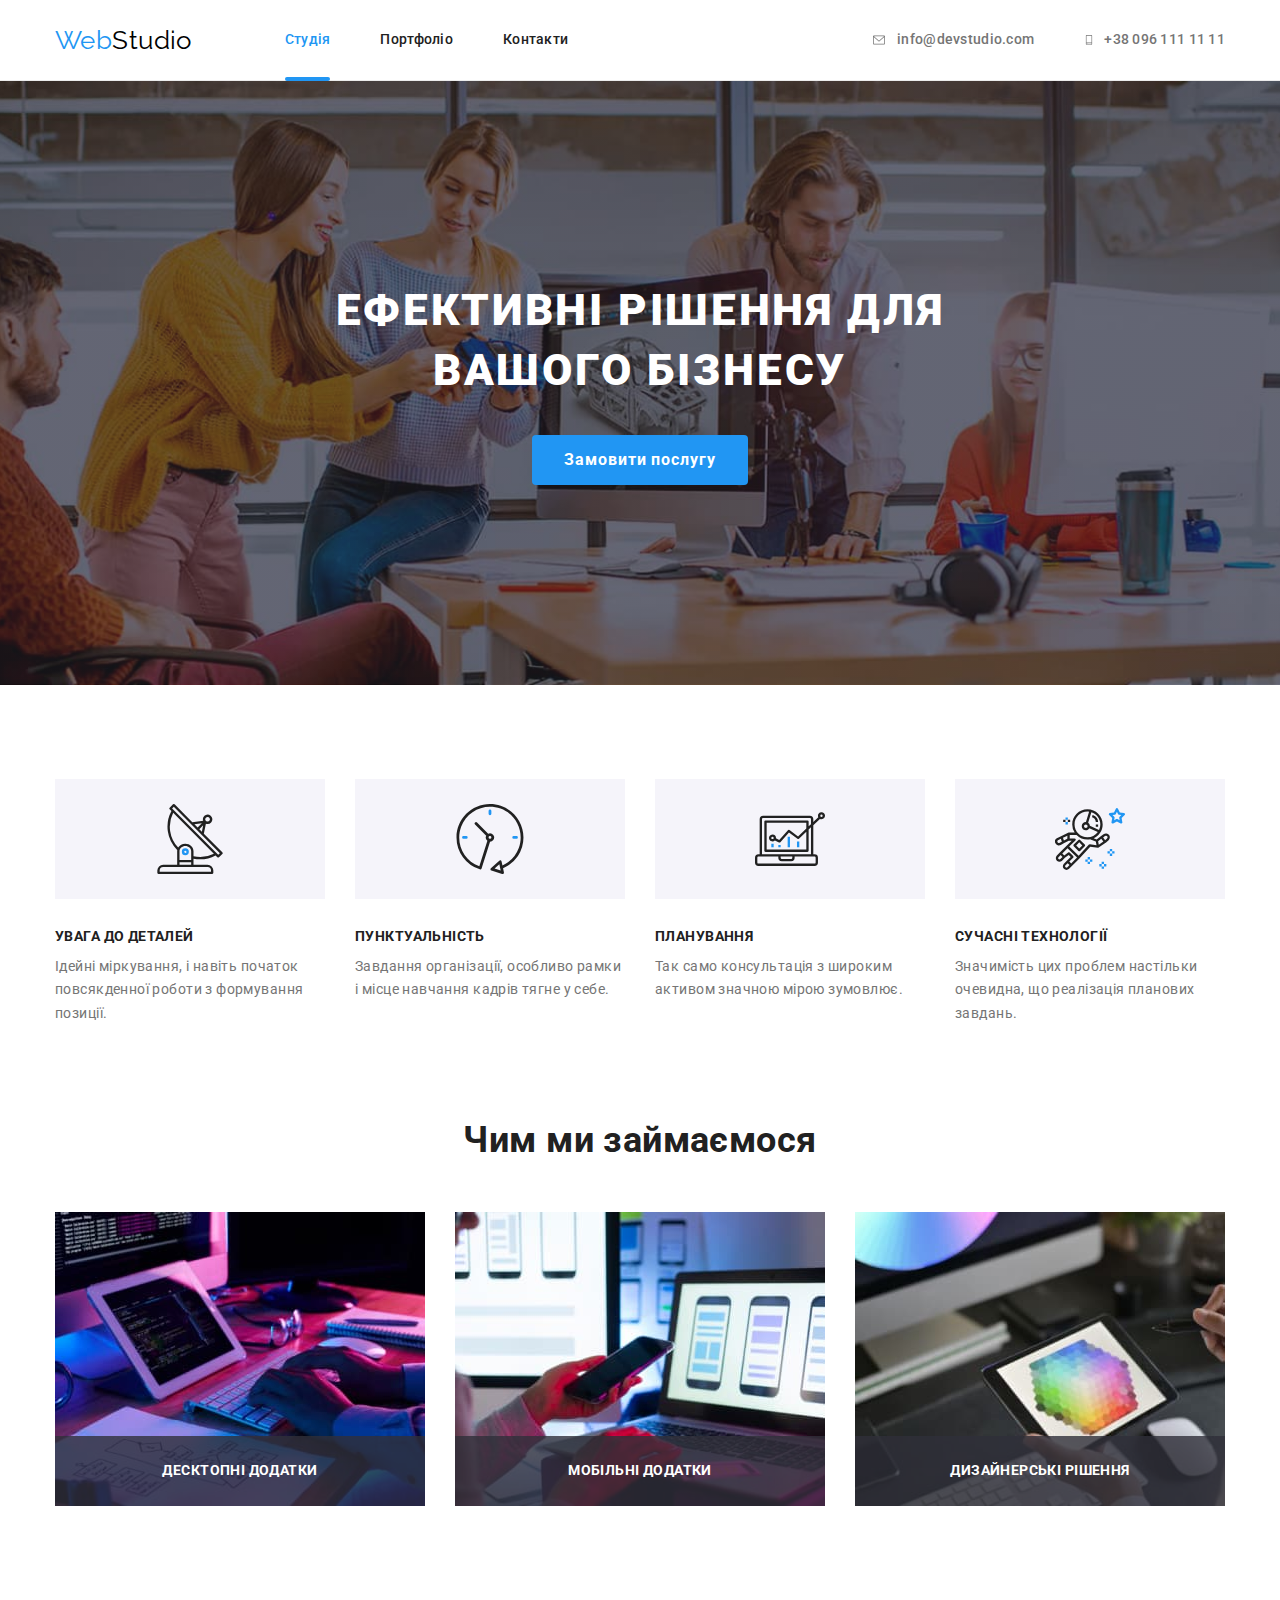
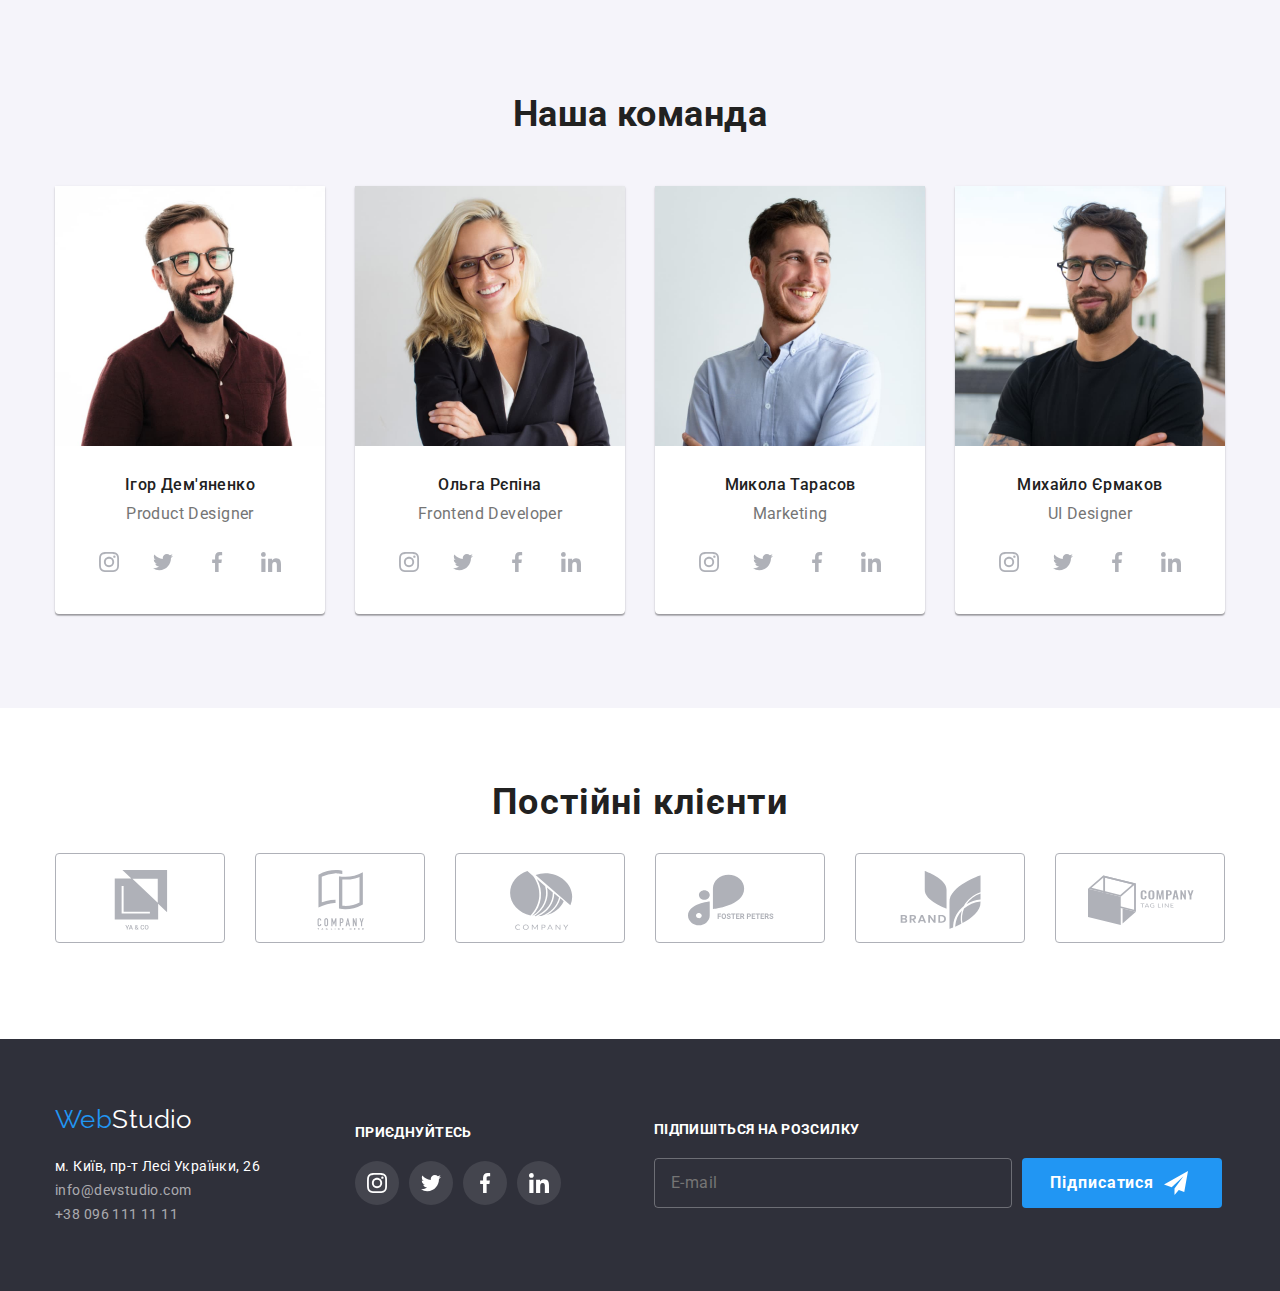
==== commit ee7afabb: "Add modal form" ====
--- a/index.html
+++ b/index.html
@@ -65,15 +65,6 @@
             Замовити послугу
           </button>
         </div>
-        <div class="backdrop is-hidden" data-modal>
-          <div class="modal">
-            <button class="close-modal-btn" type="button" data-modal-close>
-              <svg class="close-icon" width="11" height="11">
-                <use href="./images/icons.svg#icon-close"></use>
-              </svg>
-            </button>
-          </div>
-        </div>
       </section>
 
       <section class="section no-padding">
@@ -191,30 +182,30 @@
                   <li class="item-icon">
                     <a href="" class="social-link link">
                       <svg class="social-icon" width="20" height="20">
-                        <use
-                          href="./images/icons.svg#icon-instagram"
-                        ></use></svg
-                    ></a>
-                  </li>
-                  <li class="item-icon">
-                    <a href="" class="social-link link">
-                      <svg class="social-icon" width="20" height="20">
-                        <use
-                          href="./images/icons.svg#icon-twitter-1"
-                        ></use></svg
-                    ></a>
-                  </li>
-                  <li class="item-icon">
-                    <a href="" class="social-link link">
-                      <svg class="social-icon" width="20" height="20">
-                        <use href="./images/icons.svg#icon-facebook"></use></svg
-                    ></a>
-                  </li>
-                  <li class="item-icon">
-                    <a href="" class="social-link link">
-                      <svg class="social-icon" width="20" height="20">
-                        <use href="./images/icons.svg#icon-linkedin"></use></svg
-                    ></a>
+                        <use href="./images/icons.svg#icon-instagram"></use>
+                      </svg>
+                    </a>
+                  </li>
+                  <li class="item-icon">
+                    <a href="" class="social-link link">
+                      <svg class="social-icon" width="20" height="20">
+                        <use href="./images/icons.svg#icon-twitter-1"></use>
+                      </svg>
+                    </a>
+                  </li>
+                  <li class="item-icon">
+                    <a href="" class="social-link link">
+                      <svg class="social-icon" width="20" height="20">
+                        <use href="./images/icons.svg#icon-facebook"></use>
+                      </svg>
+                    </a>
+                  </li>
+                  <li class="item-icon">
+                    <a href="" class="social-link link">
+                      <svg class="social-icon" width="20" height="20">
+                        <use href="./images/icons.svg#icon-linkedin"></use>
+                      </svg>
+                    </a>
                   </li>
                 </ul>
               </div>
@@ -233,30 +224,30 @@
                   <li class="item-icon">
                     <a href="" class="social-link link">
                       <svg class="social-icon" width="20" height="20">
-                        <use
-                          href="./images/icons.svg#icon-instagram"
-                        ></use></svg
-                    ></a>
-                  </li>
-                  <li class="item-icon">
-                    <a href="" class="social-link link">
-                      <svg class="social-icon" width="20" height="20">
-                        <use
-                          href="./images/icons.svg#icon-twitter-1"
-                        ></use></svg
-                    ></a>
-                  </li>
-                  <li class="item-icon">
-                    <a href="" class="social-link link">
-                      <svg class="social-icon" width="20" height="20">
-                        <use href="./images/icons.svg#icon-facebook"></use></svg
-                    ></a>
-                  </li>
-                  <li class="item-icon">
-                    <a href="" class="social-link link">
-                      <svg class="social-icon" width="20" height="20">
-                        <use href="./images/icons.svg#icon-linkedin"></use></svg
-                    ></a>
+                        <use href="./images/icons.svg#icon-instagram"></use>
+                      </svg>
+                    </a>
+                  </li>
+                  <li class="item-icon">
+                    <a href="" class="social-link link">
+                      <svg class="social-icon" width="20" height="20">
+                        <use href="./images/icons.svg#icon-twitter-1"></use>
+                      </svg>
+                    </a>
+                  </li>
+                  <li class="item-icon">
+                    <a href="" class="social-link link">
+                      <svg class="social-icon" width="20" height="20">
+                        <use href="./images/icons.svg#icon-facebook"></use>
+                      </svg>
+                    </a>
+                  </li>
+                  <li class="item-icon">
+                    <a href="" class="social-link link">
+                      <svg class="social-icon" width="20" height="20">
+                        <use href="./images/icons.svg#icon-linkedin"></use>
+                      </svg>
+                    </a>
                   </li>
                 </ul>
               </div>
@@ -275,30 +266,30 @@
                   <li class="item-icon">
                     <a href="" class="social-link link">
                       <svg class="social-icon" width="20" height="20">
-                        <use
-                          href="./images/icons.svg#icon-instagram"
-                        ></use></svg
-                    ></a>
-                  </li>
-                  <li class="item-icon">
-                    <a href="" class="social-link link">
-                      <svg class="social-icon" width="20" height="20">
-                        <use
-                          href="./images/icons.svg#icon-twitter-1"
-                        ></use></svg
-                    ></a>
-                  </li>
-                  <li class="item-icon">
-                    <a href="" class="social-link link">
-                      <svg class="social-icon" width="20" height="20">
-                        <use href="./images/icons.svg#icon-facebook"></use></svg
-                    ></a>
-                  </li>
-                  <li class="item-icon">
-                    <a href="" class="social-link link">
-                      <svg class="social-icon" width="20" height="20">
-                        <use href="./images/icons.svg#icon-linkedin"></use></svg
-                    ></a>
+                        <use href="./images/icons.svg#icon-instagram"></use>
+                      </svg>
+                    </a>
+                  </li>
+                  <li class="item-icon">
+                    <a href="" class="social-link link">
+                      <svg class="social-icon" width="20" height="20">
+                        <use href="./images/icons.svg#icon-twitter-1"></use>
+                      </svg>
+                    </a>
+                  </li>
+                  <li class="item-icon">
+                    <a href="" class="social-link link">
+                      <svg class="social-icon" width="20" height="20">
+                        <use href="./images/icons.svg#icon-facebook"></use>
+                      </svg>
+                    </a>
+                  </li>
+                  <li class="item-icon">
+                    <a href="" class="social-link link">
+                      <svg class="social-icon" width="20" height="20">
+                        <use href="./images/icons.svg#icon-linkedin"></use>
+                      </svg>
+                    </a>
                   </li>
                 </ul>
               </div>
@@ -317,30 +308,30 @@
                   <li class="item-icon">
                     <a href="" class="social-link link">
                       <svg class="social-icon" width="20" height="20">
-                        <use
-                          href="./images/icons.svg#icon-instagram"
-                        ></use></svg
-                    ></a>
-                  </li>
-                  <li class="item-icon">
-                    <a href="" class="social-link link">
-                      <svg class="social-icon" width="20" height="20">
-                        <use
-                          href="./images/icons.svg#icon-twitter-1"
-                        ></use></svg
-                    ></a>
-                  </li>
-                  <li class="item-icon">
-                    <a href="" class="social-link link">
-                      <svg class="social-icon" width="20" height="20">
-                        <use href="./images/icons.svg#icon-facebook"></use></svg
-                    ></a>
-                  </li>
-                  <li class="item-icon">
-                    <a href="" class="social-link link">
-                      <svg class="social-icon" width="20" height="20">
-                        <use href="./images/icons.svg#icon-linkedin"></use></svg
-                    ></a>
+                        <use href="./images/icons.svg#icon-instagram"></use>
+                      </svg>
+                    </a>
+                  </li>
+                  <li class="item-icon">
+                    <a href="" class="social-link link">
+                      <svg class="social-icon" width="20" height="20">
+                        <use href="./images/icons.svg#icon-twitter-1"></use>
+                      </svg>
+                    </a>
+                  </li>
+                  <li class="item-icon">
+                    <a href="" class="social-link link">
+                      <svg class="social-icon" width="20" height="20">
+                        <use href="./images/icons.svg#icon-facebook"></use>
+                      </svg>
+                    </a>
+                  </li>
+                  <li class="item-icon">
+                    <a href="" class="social-link link">
+                      <svg class="social-icon" width="20" height="20">
+                        <use href="./images/icons.svg#icon-linkedin"></use>
+                      </svg>
+                    </a>
                   </li>
                 </ul>
               </div>
@@ -436,33 +427,37 @@
             <li class="item-icon">
               <a href="" class="footer social-link link">
                 <svg class="social-icon" width="20" height="20">
-                  <use href="./images/icons.svg#icon-instagram"></use></svg
-              ></a>
+                  <use href="./images/icons.svg#icon-instagram"></use>
+                </svg>
+              </a>
             </li>
             <li class="item-icon">
               <a href="" class="footer social-link link">
                 <svg class="social-icon" width="20" height="20">
-                  <use href="./images/icons.svg#icon-twitter-1"></use></svg
-              ></a>
+                  <use href="./images/icons.svg#icon-twitter-1"></use>
+                </svg>
+              </a>
             </li>
             <li class="item-icon">
               <a href="" class="footer social-link link">
                 <svg class="social-icon" width="20" height="20">
-                  <use href="./images/icons.svg#icon-facebook"></use></svg
-              ></a>
+                  <use href="./images/icons.svg#icon-facebook"></use>
+                </svg>
+              </a>
             </li>
             <li class="item-icon">
               <a href="" class="footer social-link link">
                 <svg class="social-icon" width="20" height="20">
-                  <use href="./images/icons.svg#icon-linkedin"></use></svg
-              ></a>
+                  <use href="./images/icons.svg#icon-linkedin"></use>
+                </svg>
+              </a>
             </li>
           </ul>
         </div>
         <div class="subscription">
           <p class="social-text">Підпишіться на розсилку</p>
           <form class="form" autocomplete="off">
-            <label class="form-field">
+            <label class="form-field-footer">
               <input
                 type="email"
                 class="form-input"
@@ -480,6 +475,59 @@
         </div>
       </div>
     </footer>
+    <div class="backdrop is-hidden" data-modal>
+      <div class="modal">
+        <button class="close-modal-btn" type="button" data-modal-close>
+          <svg class="close-icon" width="11" height="11">
+            <use href="./images/icons.svg#icon-close"></use>
+          </svg>
+        </button>
+        <form class="form-modal" autocomplete="off">
+          <p class="modal-title">Залиште свої дані, ми вам передзвонимо</p>
+          <div class="form-field">
+            <label class="form-label" for="name">Ім'я</label>
+            <input type="text" class="form-modal-input" name="name" />
+            <svg class="modal-icon" width="18" height="18">
+              <use href="./images/icons.svg#icon-person"></use>
+            </svg>
+          </div>
+          <div class="form-field">
+            <label class="form-label" for="tel">Телефон</label>
+            <input type="tel" class="form-modal-input" name="tel" />
+            <svg class="modal-icon" width="18" height="18">
+              <use href="./images/icons.svg#icon-phoneblack"></use>
+            </svg>
+          </div>
+          <div class="form-field">
+            <label class="form-label" for="email">Пошта</label>
+            <input type="email" class="form-modal-input" name="email" />
+            <svg class="modal-icon" width="18" height="18">
+              <use href="./images/icons.svg#icon-email"></use>
+            </svg>
+          </div>
+          <div class="form-field">
+            <label class="form-label" for="comment">Коментар</label>
+            <textarea
+              class="comment"
+              name="comment"
+              id="comment"
+              rows="9"
+              placeholder="Введіть текст"
+            ></textarea>
+          </div>
+          <div class="form-field-check">
+              
+            <label class="check-label" for="check"></a> 
+              <input class="form-checkbox" type="checkbox" name="check" id="check">
+              <span class="icon-check"></span>
+              Погоджуюся з розсилкою та приймаю <a class="check-link" href="">Умови договору</a>
+            </label>
+            
+          </div>
+          <button class="button btn-modal" type="submit">Відправити</button>
+        </form>
+      </div>
+    </div>
     <script src="./modal.js"></script>
   </body>
 </html>
--- a/css/styles.css
+++ b/css/styles.css
@@ -689,6 +689,10 @@
   min-width: 200px;
   margin-left: 10px;
 }
+.btn-modal {
+  min-width: 200px;
+  box-shadow: 0px 4px 4px rgba(0, 0, 0, 0.25);
+}
 .button:active {
   background-color: var(--secondary-white-color);
   color: var(--accent-color);
@@ -720,25 +724,6 @@
   color: var(--clear-white-color);
   box-shadow: 0px 3px 1px rgba(0, 0, 0, 0.1), 0px 1px 2px rgba(0, 0, 0, 0.08),
     0px 2px 2px rgba(0, 0, 0, 0.12);
-}
-.close-modal-btn {
-  position: absolute;
-  top: 8px;
-  right: 8px;
-  display: flex;
-  align-items: center;
-  justify-content: center;
-  width: 30px;
-  height: 30px;
-
-  background-color: transparent;
-  border: 1px solid rgba(0, 0, 0, 0.1);
-  border-radius: 50%;
-  cursor: pointer;
-}
-
-.close-icon {
-  fill: currentColor;
 }
 
 /* Modal */
@@ -771,11 +756,169 @@
 
   min-height: 581px;
   min-width: 528px;
-  padding: 15px;
-
-  background-color: #fff;
-
+  padding: 40px;
+
+  background-color: var(--clear-white-color);
   transform: translate(-50%, -50%);
-
   transition: transform 250ms cubic-bezier(0.4, 0, 0.2, 1);
 }
+
+.close-modal-btn {
+  position: absolute;
+  top: 8px;
+  right: 8px;
+  display: flex;
+  align-items: center;
+  justify-content: center;
+  width: 30px;
+  height: 30px;
+
+  background-color: transparent;
+  border: 1px solid rgba(0, 0, 0, 0.1);
+  border-radius: 50%;
+  cursor: pointer;
+
+  transition: color 250ms cubic-bezier(0.4, 0, 0.2, 1);
+}
+
+.close-icon {
+  fill: currentColor;
+}
+/* modal form */
+.form-modal {
+  text-align: center;
+}
+.modal-title {
+  margin-bottom: 12px;
+  font-weight: 700;
+  font-size: 20px;
+  line-height: 1.15;
+  letter-spacing: 0.03em;
+  color: var(--primary-text-color);
+}
+.form-field {
+  text-align: left;
+  position: relative;
+  display: flex;
+  flex-direction: column;
+
+  margin-bottom: 10px;
+}
+.form-label {
+  font-size: 12px;
+  line-height: 1.16;
+  letter-spacing: 0.01em;
+  color: var(--secondary-text-color);
+  margin-bottom: 4px;
+}
+
+.form-modal-input {
+  width: 100%;
+  margin: 0;
+  padding: 12px;
+  padding-left: 42px;
+  background-color: transparent;
+  font: inherit;
+  border: 1px solid rgba(33, 33, 33, 0.2);
+  border-radius: 4px;
+  font-size: 12px;
+  line-height: 1.17;
+  letter-spacing: 0.01em;
+  color: var(--primary-text-color);
+  transition: color 250ms cubic-bezier(0.4, 0, 0.2, 1),
+    border-color 250ms cubic-bezier(0.4, 0, 0.2, 1);
+}
+.modal-icon {
+  position: absolute;
+  top: 50%;
+  left: 12px;
+  fill: currentColor;
+  transition: fill 250ms cubic-bezier(0.4, 0, 0.2, 1);
+}
+.comment {
+  resize: none;
+  border: 1px solid rgba(33, 33, 33, 0.2);
+  border-radius: 4px;
+  padding: 12px 16px;
+  font-size: 12px;
+  line-height: 1.17;
+  letter-spacing: 0.01em;
+  height: 120px;
+  color: var(--primary-text-color);
+  transition: color 250ms cubic-bezier(0.4, 0, 0.2, 1),
+    border-color 250ms cubic-bezier(0.4, 0, 0.2, 1);
+}
+.comment::placeholder {
+  font-size: 12px;
+  line-height: 1.17;
+  letter-spacing: 0.01em;
+  color: rgba(117, 117, 117, 0.5);
+}
+.form-field-check {
+  padding-left: 14px;
+  margin-top: 25px;
+  margin-bottom: 30px;
+}
+
+.icon-check {
+  display: inline-block;
+  width: 16px;
+  height: 15px;
+  border: 2px solid var(--primary-text-color);
+  border-radius: 2px;
+  margin-right: 7px;
+}
+
+.form-checkbox {
+  position: absolute;
+  width: 1px;
+  height: 1px;
+  margin: -1px;
+  padding: 0;
+  overflow: hidden;
+  border: 0;
+  clip: rect(0 0 0 0);
+}
+/* не знаходить іконку в спрайті, ящо поза спрайтом -все працює */
+.form-checkbox:checked + .icon-check {
+  background-image: url("../images/icons.svg#icon-checked");
+  background-position: center;
+  background-repeat: no-repeat;
+  background-color: var(--accent-color);
+  background-origin: border-box;
+  border-color: var(--accent-color);
+}
+
+.check-label {
+  display: flex;
+  align-items: center;
+  font-size: 14px;
+  line-height: 1.71;
+  color: var(--secondary-text-color);
+}
+
+.check-link {
+  margin-left: 4px;
+  color: rgba(33, 150, 243, 1);
+}
+
+.close-modal-btn:hover .close-icon {
+  fill: var(--accent-color);
+}
+
+.form-modal-input:hover,
+.form-modal-input:focus {
+  outline: none;
+  border-color: var(--accent-color);
+}
+
+.comment:hover,
+.comment:focus {
+  outline: none;
+  border-color: var(--accent-color);
+}
+
+.form-modal-input:hover + .modal-icon,
+.form-modal-input:focus + .modal-icon {
+  fill: var(--accent-color);
+}
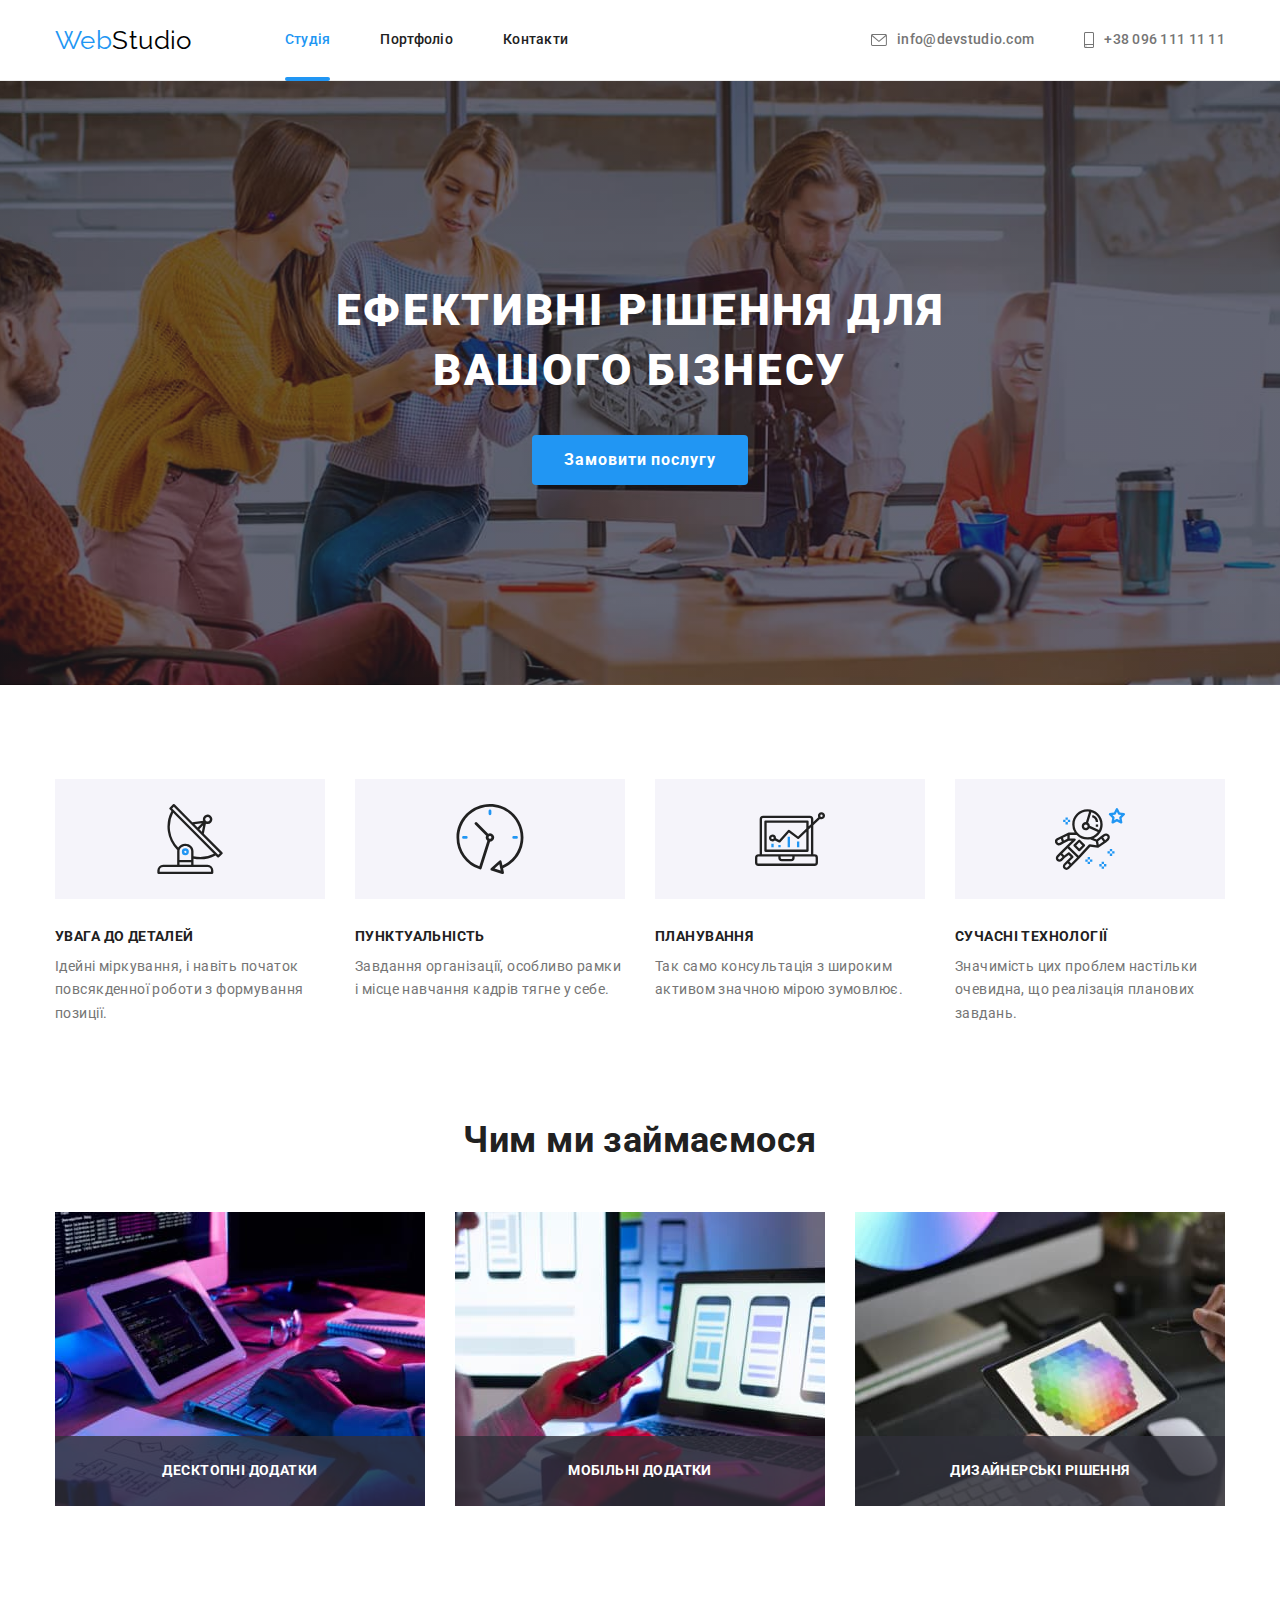
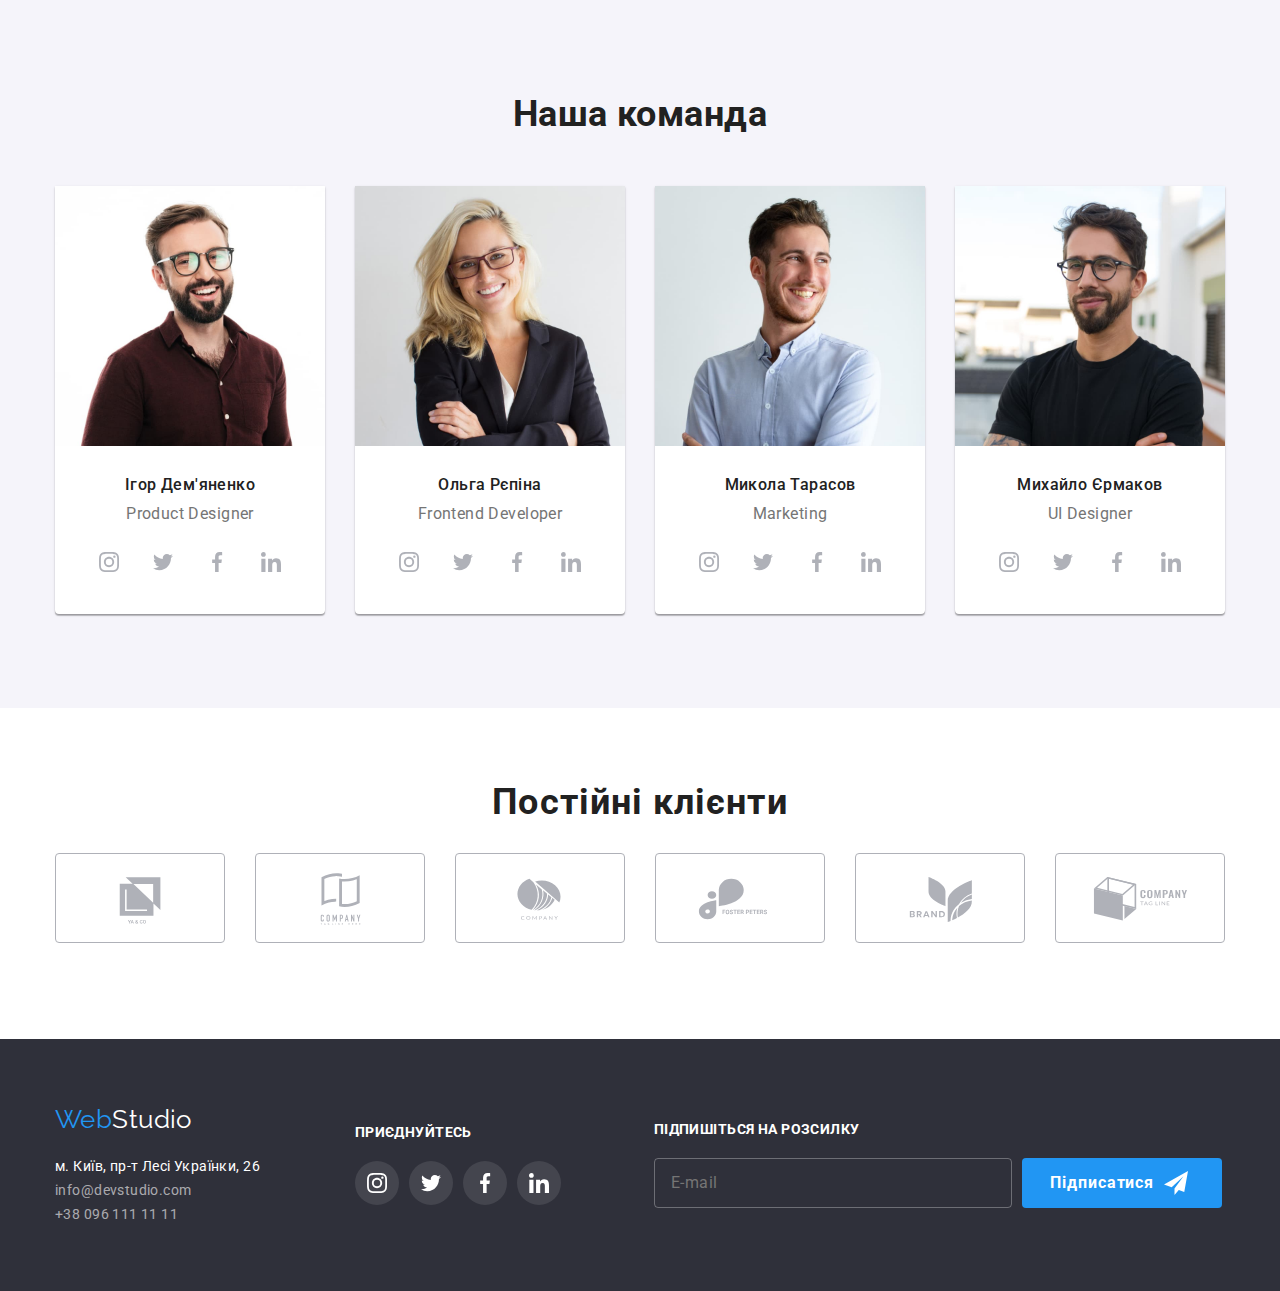
==== commit 0a7b2247: "Change sprite" ====
--- a/index.html
+++ b/index.html
@@ -478,7 +478,7 @@
     <div class="backdrop is-hidden" data-modal>
       <div class="modal">
         <button class="close-modal-btn" type="button" data-modal-close>
-          <svg class="close-icon" width="11" height="11">
+          <svg class="close-icon" width="18" height="18">
             <use href="./images/icons.svg#icon-close"></use>
           </svg>
         </button>
--- a/css/styles.css
+++ b/css/styles.css
@@ -879,9 +879,10 @@
   border: 0;
   clip: rect(0 0 0 0);
 }
-/* не знаходить іконку в спрайті, ящо поза спрайтом -все працює */
+/* не знаходить іконку в спрайті, ящо поза спрайтом -все працює, хєлп */
 .form-checkbox:checked + .icon-check {
   background-image: url("../images/icons.svg#icon-checked");
+  /* background-image: url("../images/icon\ check.svg"); */
   background-position: center;
   background-repeat: no-repeat;
   background-color: var(--accent-color);
